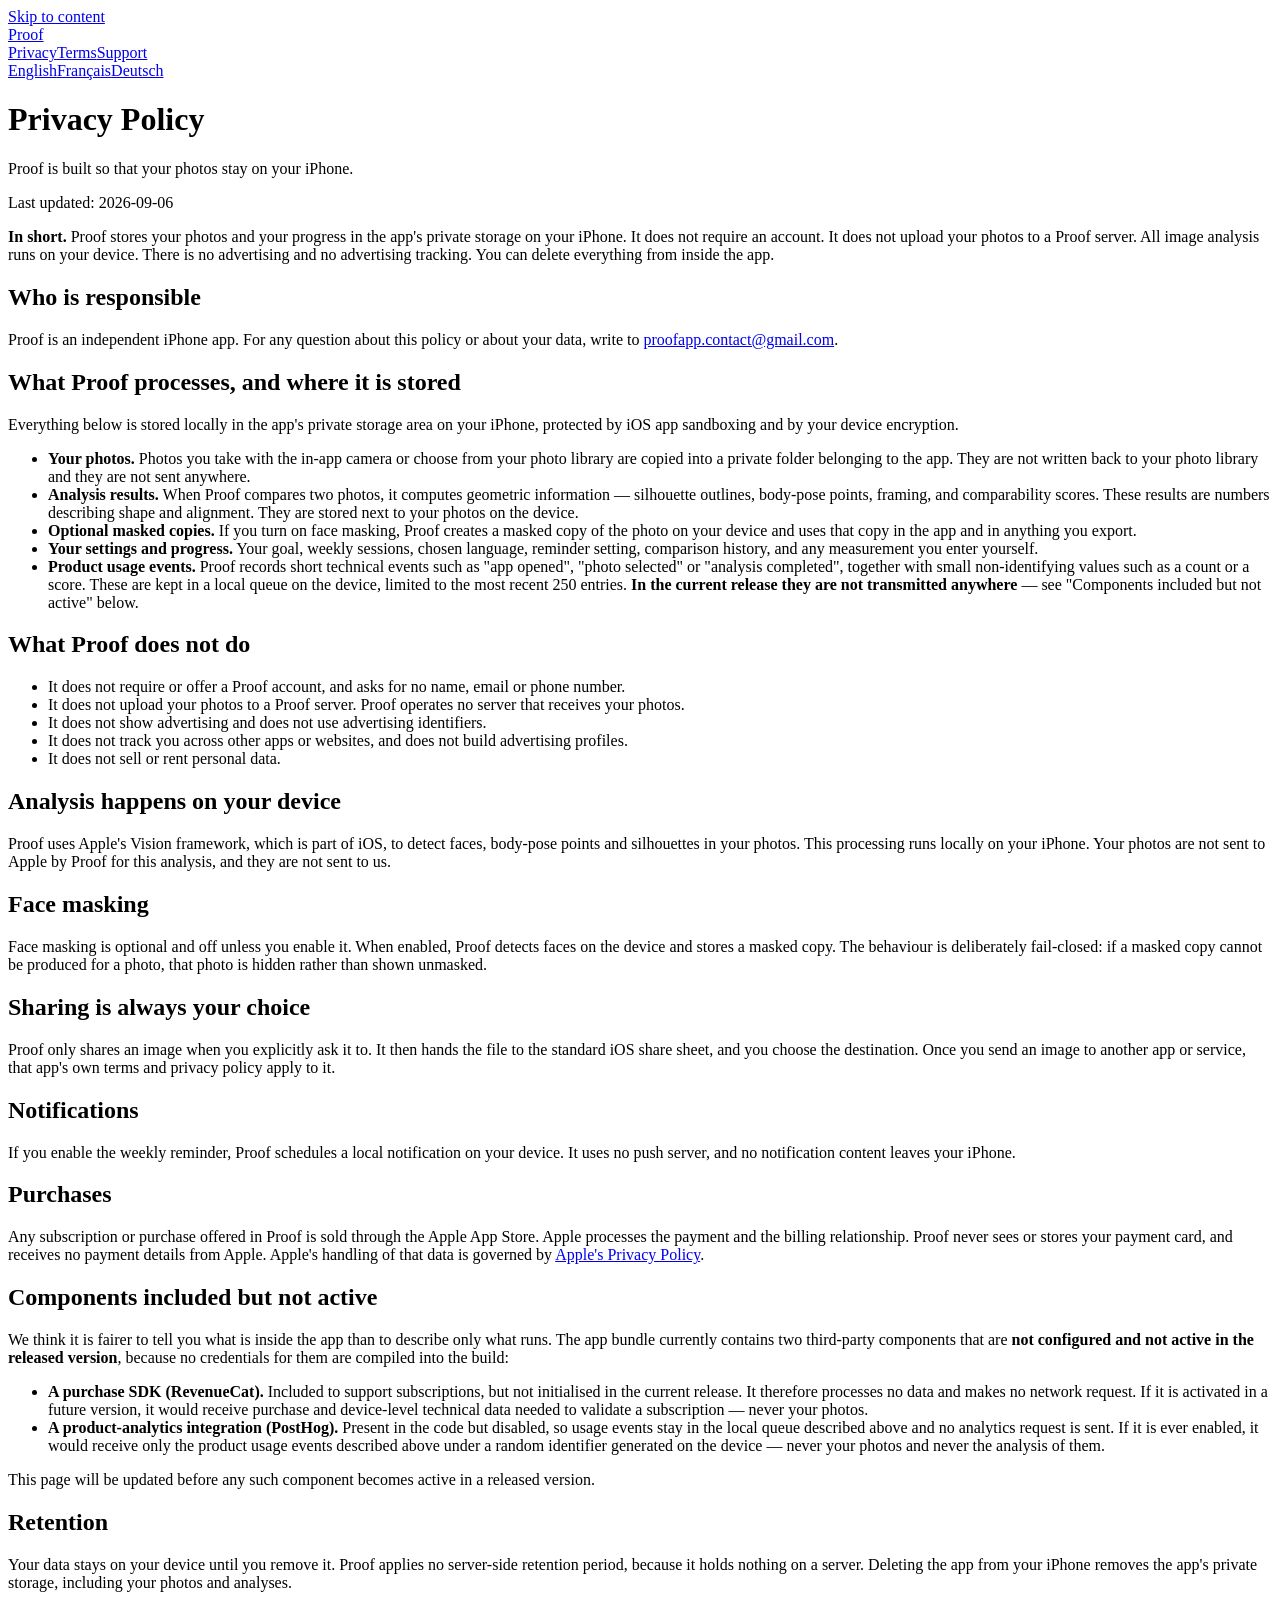
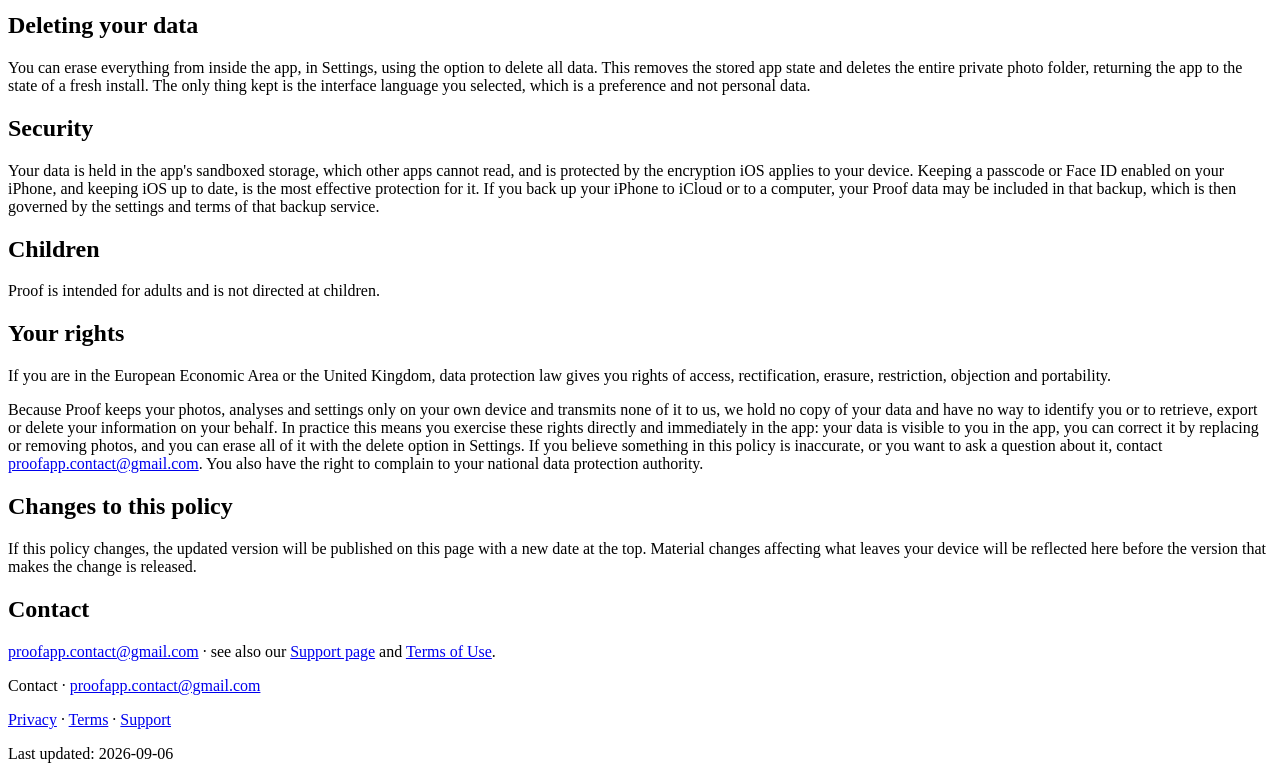
==== privacy/index.html @ bb8aff04 "Publish public legal and support pages for Proof Static privacy policy, terms of use and support pag" ====
<!doctype html>
<html lang="en">
<head>
  <meta charset="utf-8">
  <meta name="viewport" content="width=device-width,initial-scale=1">
  <title>Privacy Policy — Proof</title>
  <meta name="description" content="How Proof handles your photos and data: stored on your iPhone, analysed on device, deletable in the app.">
  <meta name="robots" content="index,follow">
  <link rel="stylesheet" href="/proof-legal/style.css">
  <link rel="alternate" hreflang="en" href="https://taxulas.github.io/proof-legal/privacy/">
  <link rel="alternate" hreflang="fr" href="https://taxulas.github.io/proof-legal/privacy/fr/">
  <link rel="alternate" hreflang="de" href="https://taxulas.github.io/proof-legal/privacy/de/">
</head>
<body>
<a class="skip" href="#content">Skip to content</a>
<header>
  <div class="wrap">
    <div class="bar">
      <a class="brand" href="/proof-legal/">Proof</a>
      <nav class="main" aria-label="Sections"><a href="/proof-legal/privacy/" aria-current="page">Privacy</a><a href="/proof-legal/terms/">Terms</a><a href="/proof-legal/support/">Support</a></nav>
    </div>
    <div class="langs"><a href="/proof-legal/privacy/" hreflang="en" lang="en" aria-current="true">English</a><a href="/proof-legal/privacy/fr/" hreflang="fr" lang="fr">Français</a><a href="/proof-legal/privacy/de/" hreflang="de" lang="de">Deutsch</a></div>
  </div>
</header>
<main id="content"><div class="wrap">

<h1>Privacy Policy</h1>
<p class="lede">Proof is built so that your photos stay on your iPhone.</p>
<p class="meta">Last updated: 2026-09-06</p>

<div class="card">
<p><strong>In short.</strong> Proof stores your photos and your progress in the app's private storage
on your iPhone. It does not require an account. It does not upload your photos to a Proof server.
All image analysis runs on your device. There is no advertising and no advertising tracking.
You can delete everything from inside the app.</p>
</div>

<h2>Who is responsible</h2>
<p>Proof is an independent iPhone app. For any question about this policy or about your data, write to
<a class="mail" href="mailto:proofapp.contact@gmail.com">proofapp.contact@gmail.com</a>.</p>

<h2>What Proof processes, and where it is stored</h2>
<p>Everything below is stored locally in the app's private storage area on your iPhone, protected by
iOS app sandboxing and by your device encryption.</p>
<ul>
  <li><strong>Your photos.</strong> Photos you take with the in-app camera or choose from your photo
  library are copied into a private folder belonging to the app. They are not written back to your
  photo library and they are not sent anywhere.</li>
  <li><strong>Analysis results.</strong> When Proof compares two photos, it computes geometric
  information — silhouette outlines, body-pose points, framing, and comparability scores. These
  results are numbers describing shape and alignment. They are stored next to your photos on the
  device.</li>
  <li><strong>Optional masked copies.</strong> If you turn on face masking, Proof creates a masked
  copy of the photo on your device and uses that copy in the app and in anything you export.</li>
  <li><strong>Your settings and progress.</strong> Your goal, weekly sessions, chosen language,
  reminder setting, comparison history, and any measurement you enter yourself.</li>
  <li><strong>Product usage events.</strong> Proof records short technical events such as "app
  opened", "photo selected" or "analysis completed", together with small non-identifying values such
  as a count or a score. These are kept in a local queue on the device, limited to the most recent
  250 entries. <strong>In the current release they are not transmitted anywhere</strong> — see
  "Components included but not active" below.</li>
</ul>

<h2>What Proof does not do</h2>
<ul>
  <li>It does not require or offer a Proof account, and asks for no name, email or phone number.</li>
  <li>It does not upload your photos to a Proof server. Proof operates no server that receives your photos.</li>
  <li>It does not show advertising and does not use advertising identifiers.</li>
  <li>It does not track you across other apps or websites, and does not build advertising profiles.</li>
  <li>It does not sell or rent personal data.</li>
</ul>

<h2>Analysis happens on your device</h2>
<p>Proof uses Apple's Vision framework, which is part of iOS, to detect faces, body-pose points and
silhouettes in your photos. This processing runs locally on your iPhone. Your photos are not sent to
Apple by Proof for this analysis, and they are not sent to us.</p>

<h2>Face masking</h2>
<p>Face masking is optional and off unless you enable it. When enabled, Proof detects faces on the
device and stores a masked copy. The behaviour is deliberately fail-closed: if a masked copy cannot
be produced for a photo, that photo is hidden rather than shown unmasked.</p>

<h2>Sharing is always your choice</h2>
<p>Proof only shares an image when you explicitly ask it to. It then hands the file to the standard
iOS share sheet, and you choose the destination. Once you send an image to another app or service,
that app's own terms and privacy policy apply to it.</p>

<h2>Notifications</h2>
<p>If you enable the weekly reminder, Proof schedules a local notification on your device. It uses no
push server, and no notification content leaves your iPhone.</p>

<h2>Purchases</h2>
<p>Any subscription or purchase offered in Proof is sold through the Apple App Store. Apple processes
the payment and the billing relationship. Proof never sees or stores your payment card, and receives
no payment details from Apple. Apple's handling of that data is governed by
<a href="https://www.apple.com/legal/privacy/" rel="noopener">Apple's Privacy Policy</a>.</p>

<h2>Components included but not active</h2>
<p>We think it is fairer to tell you what is inside the app than to describe only what runs. The app
bundle currently contains two third-party components that are <strong>not configured and not active
in the released version</strong>, because no credentials for them are compiled into the build:</p>
<ul>
  <li><strong>A purchase SDK (RevenueCat).</strong> Included to support subscriptions, but not
  initialised in the current release. It therefore processes no data and makes no network request.
  If it is activated in a future version, it would receive purchase and device-level technical data
  needed to validate a subscription — never your photos.</li>
  <li><strong>A product-analytics integration (PostHog).</strong> Present in the code but disabled,
  so usage events stay in the local queue described above and no analytics request is sent.
  If it is ever enabled, it would receive only the product usage events described above under a
  random identifier generated on the device — never your photos and never the analysis of them.</li>
</ul>
<p>This page will be updated before any such component becomes active in a released version.</p>

<h2>Retention</h2>
<p>Your data stays on your device until you remove it. Proof applies no server-side retention period,
because it holds nothing on a server. Deleting the app from your iPhone removes the app's private
storage, including your photos and analyses.</p>

<h2>Deleting your data</h2>
<p>You can erase everything from inside the app, in Settings, using the option to delete all data.
This removes the stored app state and deletes the entire private photo folder, returning the app to
the state of a fresh install. The only thing kept is the interface language you selected, which is a
preference and not personal data.</p>

<h2>Security</h2>
<p>Your data is held in the app's sandboxed storage, which other apps cannot read, and is protected
by the encryption iOS applies to your device. Keeping a passcode or Face ID enabled on your iPhone,
and keeping iOS up to date, is the most effective protection for it. If you back up your iPhone to
iCloud or to a computer, your Proof data may be included in that backup, which is then governed by
the settings and terms of that backup service.</p>

<h2>Children</h2>
<p>Proof is intended for adults and is not directed at children.</p>

<h2>Your rights</h2>
<p>If you are in the European Economic Area or the United Kingdom, data protection law gives you
rights of access, rectification, erasure, restriction, objection and portability.</p>
<p>Because Proof keeps your photos, analyses and settings only on your own device and transmits none
of it to us, we hold no copy of your data and have no way to identify you or to retrieve, export or
delete your information on your behalf. In practice this means you exercise these rights directly and
immediately in the app: your data is visible to you in the app, you can correct it by replacing or
removing photos, and you can erase all of it with the delete option in Settings. If you believe
something in this policy is inaccurate, or you want to ask a question about it, contact
<a class="mail" href="mailto:proofapp.contact@gmail.com">proofapp.contact@gmail.com</a>. You also have the right to complain to your
national data protection authority.</p>

<h2>Changes to this policy</h2>
<p>If this policy changes, the updated version will be published on this page with a new date at the
top. Material changes affecting what leaves your device will be reflected here before the version
that makes the change is released.</p>

<h2>Contact</h2>
<p><a class="mail" href="mailto:proofapp.contact@gmail.com">proofapp.contact@gmail.com</a> &middot; see also our
<a href="/proof-legal/support/">Support page</a> and <a href="/proof-legal/terms/">Terms of Use</a>.</p>
</div></main>
<footer><div class="wrap">
  <p>Contact &middot; <a href="mailto:proofapp.contact@gmail.com">proofapp.contact@gmail.com</a></p>
  <p><a href="/proof-legal/privacy/">Privacy</a> &middot; <a href="/proof-legal/terms/">Terms</a> &middot; <a href="/proof-legal/support/">Support</a></p>
  <p>Last updated: 2026-09-06</p>
</div></footer>
</body>
</html>
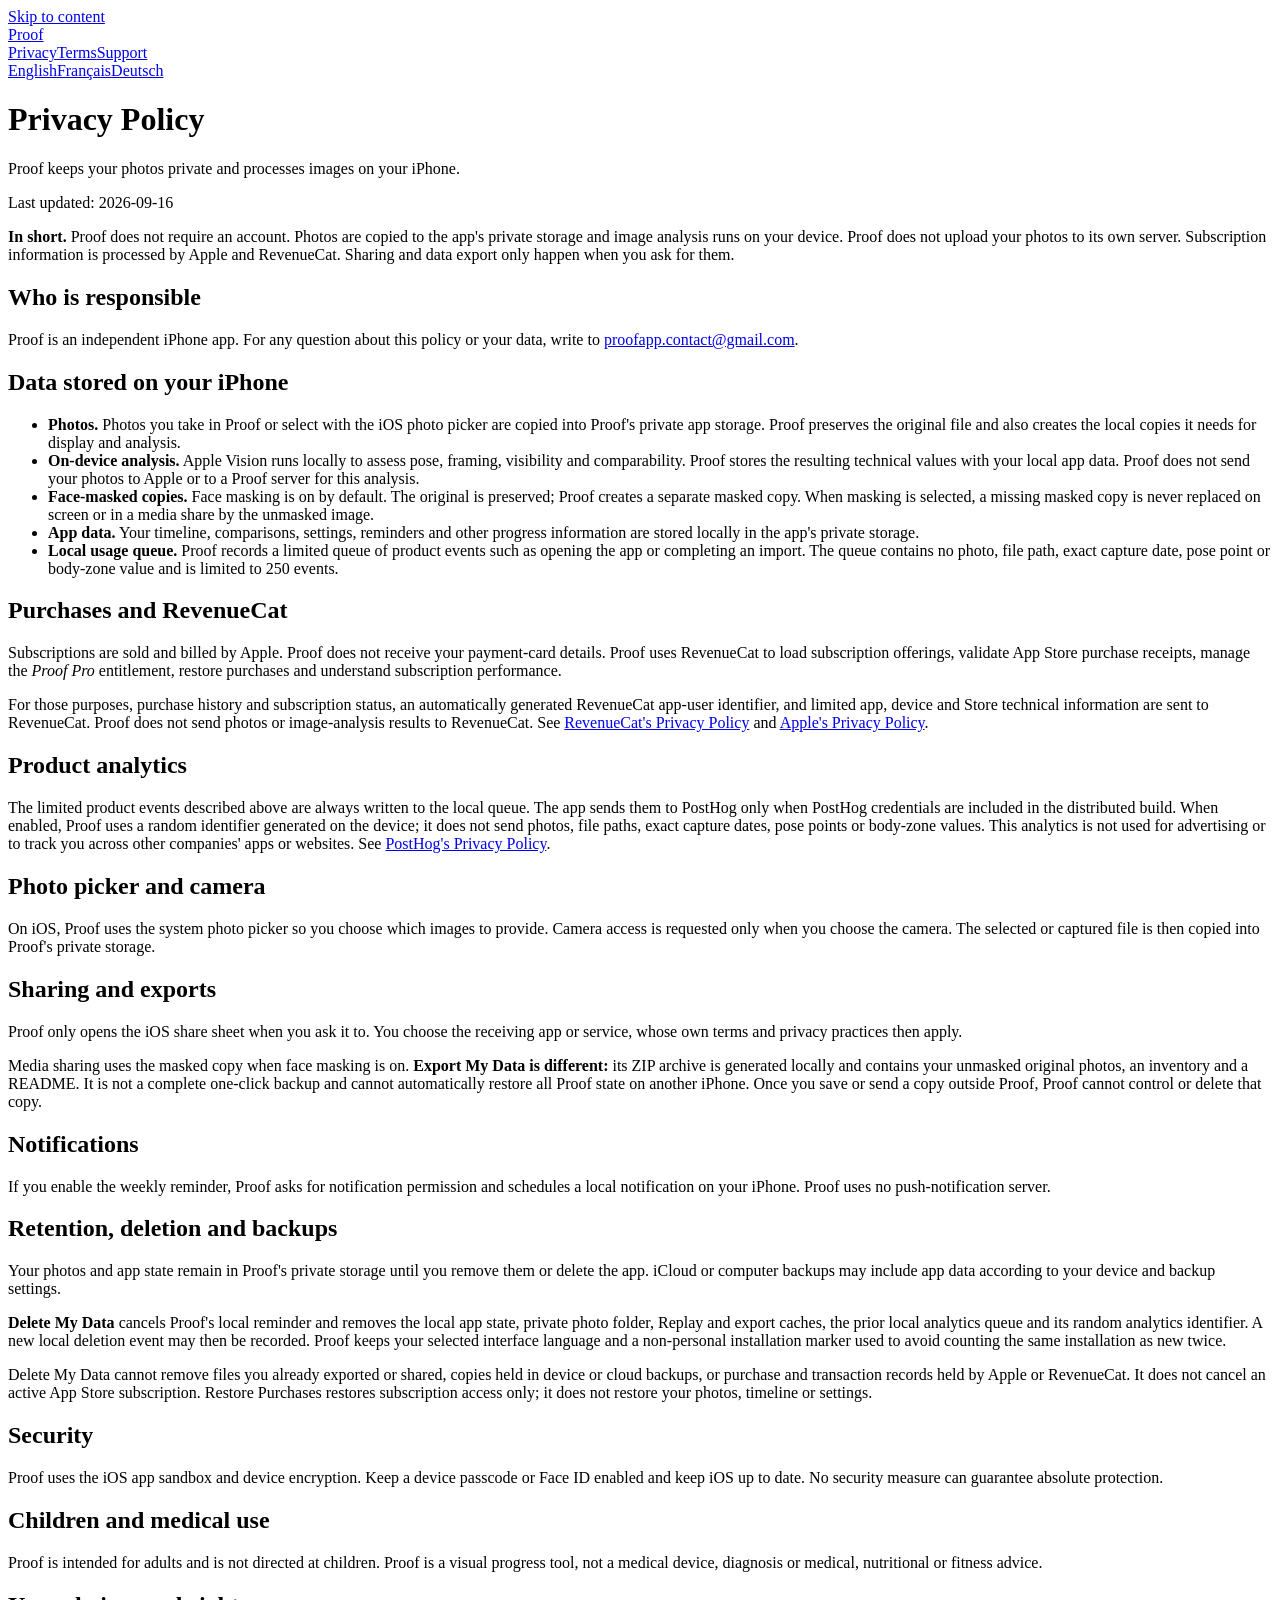
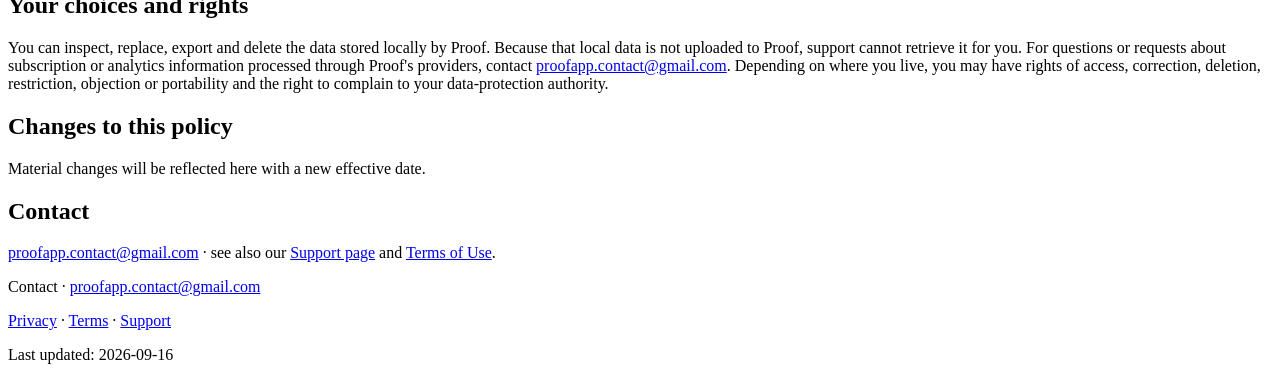
==== commit 5f46b811: "Prepare legal and App Store launch readiness" ====
--- a/privacy/index.html
+++ b/privacy/index.html
@@ -4,7 +4,7 @@
   <meta charset="utf-8">
   <meta name="viewport" content="width=device-width,initial-scale=1">
   <title>Privacy Policy — Proof</title>
-  <meta name="description" content="How Proof handles your photos and data: stored on your iPhone, analysed on device, deletable in the app.">
+  <meta name="description" content="How Proof handles photos, purchases and app data.">
   <meta name="robots" content="index,follow">
   <link rel="stylesheet" href="/proof-legal/style.css">
   <link rel="alternate" hreflang="en" href="https://taxulas.github.io/proof-legal/privacy/">
@@ -25,129 +25,105 @@
 <main id="content"><div class="wrap">
 
 <h1>Privacy Policy</h1>
-<p class="lede">Proof is built so that your photos stay on your iPhone.</p>
-<p class="meta">Last updated: 2026-09-06</p>
+<p class="lede">Proof keeps your photos private and processes images on your iPhone.</p>
+<p class="meta">Last updated: 2026-09-16</p>
 
 <div class="card">
-<p><strong>In short.</strong> Proof stores your photos and your progress in the app's private storage
-on your iPhone. It does not require an account. It does not upload your photos to a Proof server.
-All image analysis runs on your device. There is no advertising and no advertising tracking.
-You can delete everything from inside the app.</p>
+<p><strong>In short.</strong> Proof does not require an account. Photos are copied to the app's
+private storage and image analysis runs on your device. Proof does not upload your photos to its own
+server. Subscription information is processed by Apple and RevenueCat. Sharing and data export only
+happen when you ask for them.</p>
 </div>
 
 <h2>Who is responsible</h2>
-<p>Proof is an independent iPhone app. For any question about this policy or about your data, write to
+<p>Proof is an independent iPhone app. For any question about this policy or your data, write to
 <a class="mail" href="mailto:proofapp.contact@gmail.com">proofapp.contact@gmail.com</a>.</p>
 
-<h2>What Proof processes, and where it is stored</h2>
-<p>Everything below is stored locally in the app's private storage area on your iPhone, protected by
-iOS app sandboxing and by your device encryption.</p>
+<h2>Data stored on your iPhone</h2>
 <ul>
-  <li><strong>Your photos.</strong> Photos you take with the in-app camera or choose from your photo
-  library are copied into a private folder belonging to the app. They are not written back to your
-  photo library and they are not sent anywhere.</li>
-  <li><strong>Analysis results.</strong> When Proof compares two photos, it computes geometric
-  information — silhouette outlines, body-pose points, framing, and comparability scores. These
-  results are numbers describing shape and alignment. They are stored next to your photos on the
-  device.</li>
-  <li><strong>Optional masked copies.</strong> If you turn on face masking, Proof creates a masked
-  copy of the photo on your device and uses that copy in the app and in anything you export.</li>
-  <li><strong>Your settings and progress.</strong> Your goal, weekly sessions, chosen language,
-  reminder setting, comparison history, and any measurement you enter yourself.</li>
-  <li><strong>Product usage events.</strong> Proof records short technical events such as "app
-  opened", "photo selected" or "analysis completed", together with small non-identifying values such
-  as a count or a score. These are kept in a local queue on the device, limited to the most recent
-  250 entries. <strong>In the current release they are not transmitted anywhere</strong> — see
-  "Components included but not active" below.</li>
+  <li><strong>Photos.</strong> Photos you take in Proof or select with the iOS photo picker are copied
+  into Proof's private app storage. Proof preserves the original file and also creates the local
+  copies it needs for display and analysis.</li>
+  <li><strong>On-device analysis.</strong> Apple Vision runs locally to assess pose, framing,
+  visibility and comparability. Proof stores the resulting technical values with your local app
+  data. Proof does not send your photos to Apple or to a Proof server for this analysis.</li>
+  <li><strong>Face-masked copies.</strong> Face masking is on by default. The original is preserved;
+  Proof creates a separate masked copy. When masking is selected, a missing masked copy is never
+  replaced on screen or in a media share by the unmasked image.</li>
+  <li><strong>App data.</strong> Your timeline, comparisons, settings, reminders and other progress
+  information are stored locally in the app's private storage.</li>
+  <li><strong>Local usage queue.</strong> Proof records a limited queue of product events such as
+  opening the app or completing an import. The queue contains no photo, file path, exact capture
+  date, pose point or body-zone value and is limited to 250 events.</li>
 </ul>
 
-<h2>What Proof does not do</h2>
-<ul>
-  <li>It does not require or offer a Proof account, and asks for no name, email or phone number.</li>
-  <li>It does not upload your photos to a Proof server. Proof operates no server that receives your photos.</li>
-  <li>It does not show advertising and does not use advertising identifiers.</li>
-  <li>It does not track you across other apps or websites, and does not build advertising profiles.</li>
-  <li>It does not sell or rent personal data.</li>
-</ul>
+<h2>Purchases and RevenueCat</h2>
+<p>Subscriptions are sold and billed by Apple. Proof does not receive your payment-card details.
+Proof uses RevenueCat to load subscription offerings, validate App Store purchase receipts, manage
+the <em>Proof Pro</em> entitlement, restore purchases and understand subscription performance.</p>
+<p>For those purposes, purchase history and subscription status, an automatically generated
+RevenueCat app-user identifier, and limited app, device and Store technical information are sent to
+RevenueCat. Proof does not send photos or image-analysis results to RevenueCat. See
+<a href="https://www.revenuecat.com/privacy" rel="noopener">RevenueCat's Privacy Policy</a> and
+<a href="https://www.apple.com/legal/privacy/" rel="noopener">Apple's Privacy Policy</a>.</p>
 
-<h2>Analysis happens on your device</h2>
-<p>Proof uses Apple's Vision framework, which is part of iOS, to detect faces, body-pose points and
-silhouettes in your photos. This processing runs locally on your iPhone. Your photos are not sent to
-Apple by Proof for this analysis, and they are not sent to us.</p>
+<h2>Product analytics</h2>
+<p>The limited product events described above are always written to the local queue. The app sends
+them to PostHog only when PostHog credentials are included in the distributed build. When enabled,
+Proof uses a random identifier generated on the device; it does not send photos, file paths, exact
+capture dates, pose points or body-zone values. This analytics is not used for advertising or to
+track you across other companies' apps or websites. See
+<a href="https://posthog.com/privacy" rel="noopener">PostHog's Privacy Policy</a>.</p>
 
-<h2>Face masking</h2>
-<p>Face masking is optional and off unless you enable it. When enabled, Proof detects faces on the
-device and stores a masked copy. The behaviour is deliberately fail-closed: if a masked copy cannot
-be produced for a photo, that photo is hidden rather than shown unmasked.</p>
+<h2>Photo picker and camera</h2>
+<p>On iOS, Proof uses the system photo picker so you choose which images to provide. Camera access is
+requested only when you choose the camera. The selected or captured file is then copied into Proof's
+private storage.</p>
 
-<h2>Sharing is always your choice</h2>
-<p>Proof only shares an image when you explicitly ask it to. It then hands the file to the standard
-iOS share sheet, and you choose the destination. Once you send an image to another app or service,
-that app's own terms and privacy policy apply to it.</p>
+<h2>Sharing and exports</h2>
+<p>Proof only opens the iOS share sheet when you ask it to. You choose the receiving app or service,
+whose own terms and privacy practices then apply.</p>
+<p>Media sharing uses the masked copy when face masking is on. <strong>Export My Data is
+different:</strong> its ZIP archive is generated locally and contains your unmasked original photos,
+an inventory and a README. It is not a complete one-click backup and cannot automatically restore
+all Proof state on another iPhone. Once you save or send a copy outside Proof, Proof cannot control
+or delete that copy.</p>
 
 <h2>Notifications</h2>
-<p>If you enable the weekly reminder, Proof schedules a local notification on your device. It uses no
-push server, and no notification content leaves your iPhone.</p>
+<p>If you enable the weekly reminder, Proof asks for notification permission and schedules a local
+notification on your iPhone. Proof uses no push-notification server.</p>
 
-<h2>Purchases</h2>
-<p>Any subscription or purchase offered in Proof is sold through the Apple App Store. Apple processes
-the payment and the billing relationship. Proof never sees or stores your payment card, and receives
-no payment details from Apple. Apple's handling of that data is governed by
-<a href="https://www.apple.com/legal/privacy/" rel="noopener">Apple's Privacy Policy</a>.</p>
-
-<h2>Components included but not active</h2>
-<p>We think it is fairer to tell you what is inside the app than to describe only what runs. The app
-bundle currently contains two third-party components that are <strong>not configured and not active
-in the released version</strong>, because no credentials for them are compiled into the build:</p>
-<ul>
-  <li><strong>A purchase SDK (RevenueCat).</strong> Included to support subscriptions, but not
-  initialised in the current release. It therefore processes no data and makes no network request.
-  If it is activated in a future version, it would receive purchase and device-level technical data
-  needed to validate a subscription — never your photos.</li>
-  <li><strong>A product-analytics integration (PostHog).</strong> Present in the code but disabled,
-  so usage events stay in the local queue described above and no analytics request is sent.
-  If it is ever enabled, it would receive only the product usage events described above under a
-  random identifier generated on the device — never your photos and never the analysis of them.</li>
-</ul>
-<p>This page will be updated before any such component becomes active in a released version.</p>
-
-<h2>Retention</h2>
-<p>Your data stays on your device until you remove it. Proof applies no server-side retention period,
-because it holds nothing on a server. Deleting the app from your iPhone removes the app's private
-storage, including your photos and analyses.</p>
-
-<h2>Deleting your data</h2>
-<p>You can erase everything from inside the app, in Settings, using the option to delete all data.
-This removes the stored app state and deletes the entire private photo folder, returning the app to
-the state of a fresh install. The only thing kept is the interface language you selected, which is a
-preference and not personal data.</p>
+<h2>Retention, deletion and backups</h2>
+<p>Your photos and app state remain in Proof's private storage until you remove them or delete the
+app. iCloud or computer backups may include app data according to your device and backup settings.</p>
+<p><strong>Delete My Data</strong> cancels Proof's local reminder and removes the local app state,
+private photo folder, Replay and export caches, the prior local analytics queue and its random
+analytics identifier. A new local deletion event may then be recorded. Proof keeps your selected
+interface language and a non-personal installation marker used to avoid counting the same
+installation as new twice.</p>
+<p>Delete My Data cannot remove files you already exported or shared, copies held in device or cloud
+backups, or purchase and transaction records held by Apple or RevenueCat. It does not cancel an
+active App Store subscription. Restore Purchases restores subscription access only; it does not
+restore your photos, timeline or settings.</p>
 
 <h2>Security</h2>
-<p>Your data is held in the app's sandboxed storage, which other apps cannot read, and is protected
-by the encryption iOS applies to your device. Keeping a passcode or Face ID enabled on your iPhone,
-and keeping iOS up to date, is the most effective protection for it. If you back up your iPhone to
-iCloud or to a computer, your Proof data may be included in that backup, which is then governed by
-the settings and terms of that backup service.</p>
+<p>Proof uses the iOS app sandbox and device encryption. Keep a device passcode or Face ID enabled
+and keep iOS up to date. No security measure can guarantee absolute protection.</p>
 
-<h2>Children</h2>
-<p>Proof is intended for adults and is not directed at children.</p>
+<h2>Children and medical use</h2>
+<p>Proof is intended for adults and is not directed at children. Proof is a visual progress tool, not
+a medical device, diagnosis or medical, nutritional or fitness advice.</p>
 
-<h2>Your rights</h2>
-<p>If you are in the European Economic Area or the United Kingdom, data protection law gives you
-rights of access, rectification, erasure, restriction, objection and portability.</p>
-<p>Because Proof keeps your photos, analyses and settings only on your own device and transmits none
-of it to us, we hold no copy of your data and have no way to identify you or to retrieve, export or
-delete your information on your behalf. In practice this means you exercise these rights directly and
-immediately in the app: your data is visible to you in the app, you can correct it by replacing or
-removing photos, and you can erase all of it with the delete option in Settings. If you believe
-something in this policy is inaccurate, or you want to ask a question about it, contact
-<a class="mail" href="mailto:proofapp.contact@gmail.com">proofapp.contact@gmail.com</a>. You also have the right to complain to your
-national data protection authority.</p>
+<h2>Your choices and rights</h2>
+<p>You can inspect, replace, export and delete the data stored locally by Proof. Because that local
+data is not uploaded to Proof, support cannot retrieve it for you. For questions or requests about
+subscription or analytics information processed through Proof's providers, contact
+<a class="mail" href="mailto:proofapp.contact@gmail.com">proofapp.contact@gmail.com</a>. Depending on
+where you live, you may have rights of access, correction, deletion, restriction, objection or
+portability and the right to complain to your data-protection authority.</p>
 
 <h2>Changes to this policy</h2>
-<p>If this policy changes, the updated version will be published on this page with a new date at the
-top. Material changes affecting what leaves your device will be reflected here before the version
-that makes the change is released.</p>
+<p>Material changes will be reflected here with a new effective date.</p>
 
 <h2>Contact</h2>
 <p><a class="mail" href="mailto:proofapp.contact@gmail.com">proofapp.contact@gmail.com</a> &middot; see also our
@@ -156,7 +132,7 @@
 <footer><div class="wrap">
   <p>Contact &middot; <a href="mailto:proofapp.contact@gmail.com">proofapp.contact@gmail.com</a></p>
   <p><a href="/proof-legal/privacy/">Privacy</a> &middot; <a href="/proof-legal/terms/">Terms</a> &middot; <a href="/proof-legal/support/">Support</a></p>
-  <p>Last updated: 2026-09-06</p>
+  <p>Last updated: 2026-09-16</p>
 </div></footer>
 </body>
 </html>
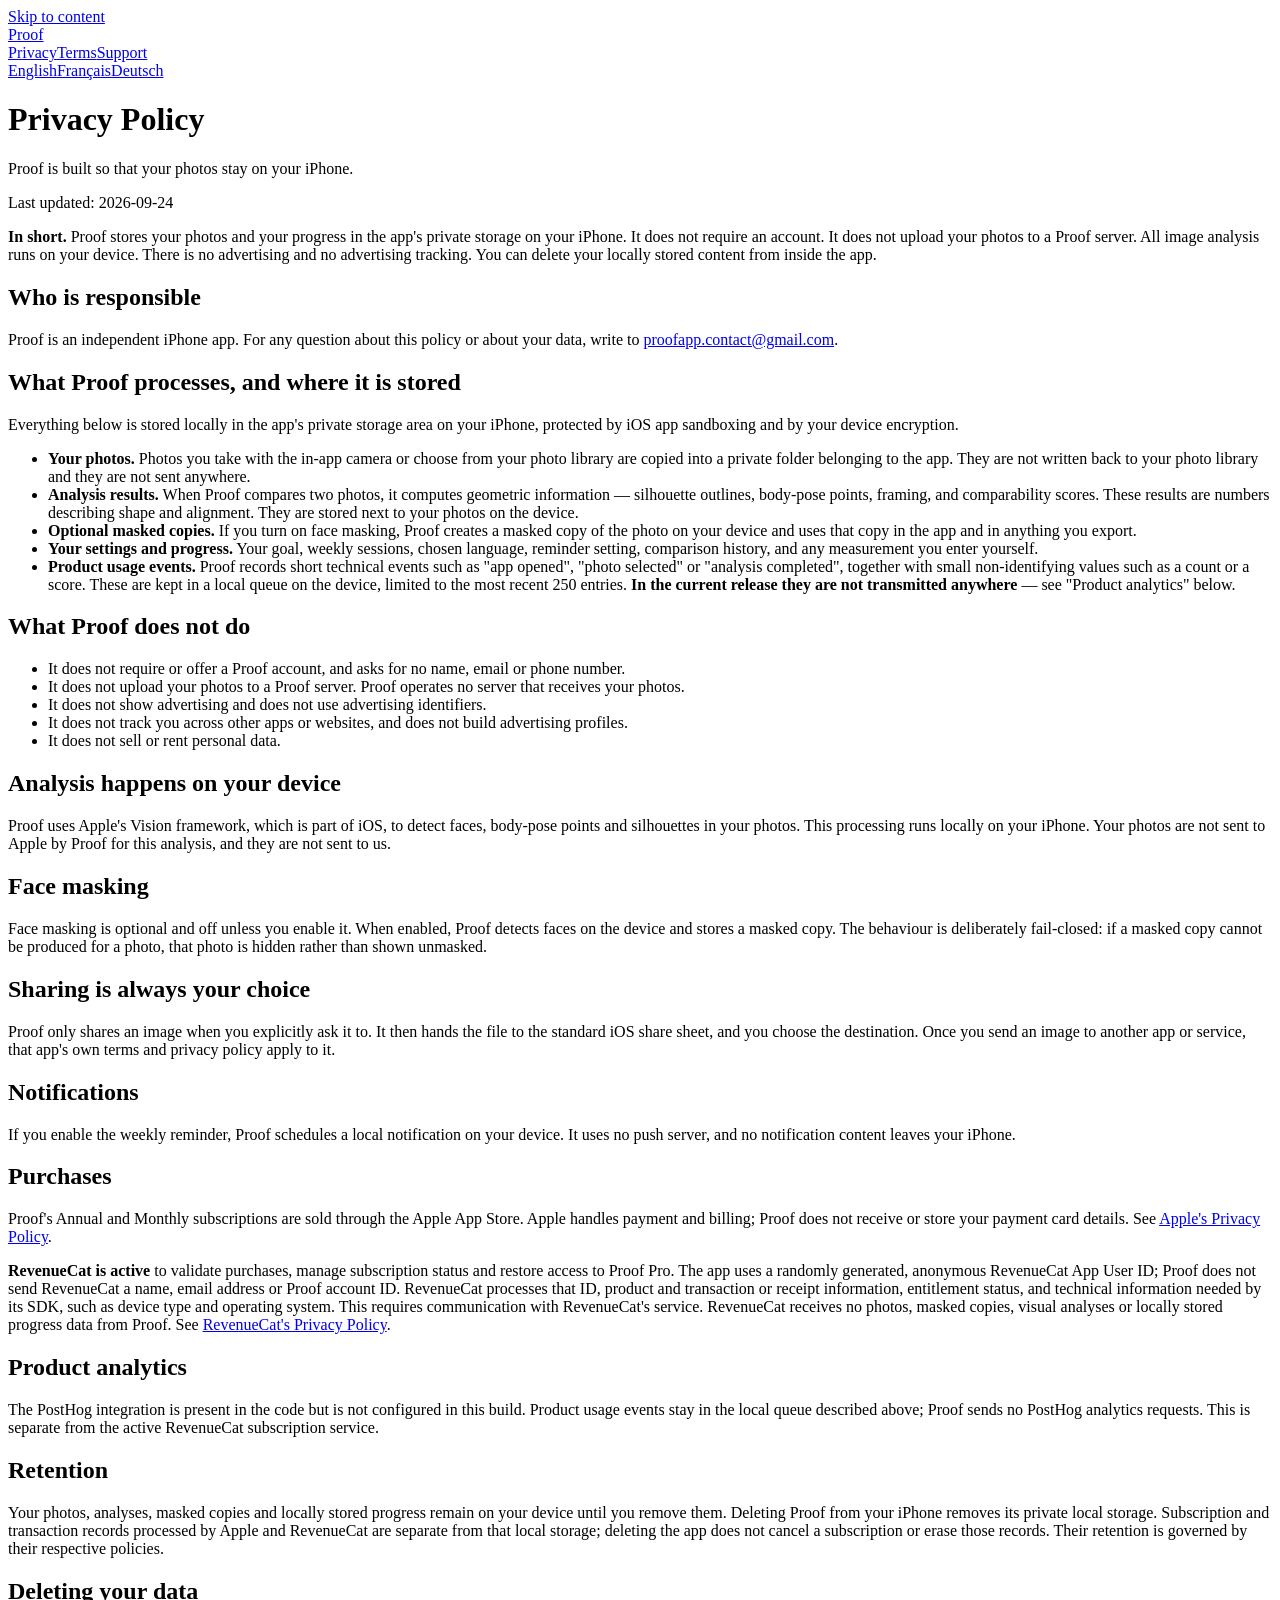
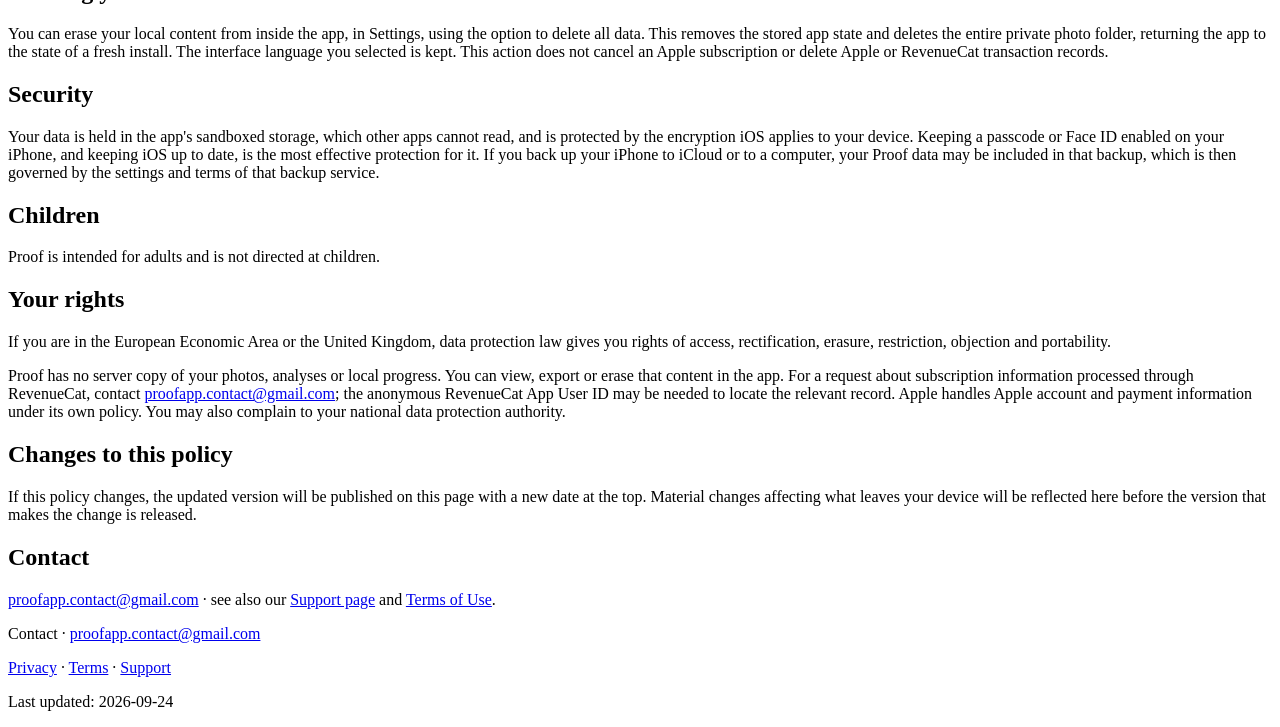
==== commit 077115a9: "Correct Build 14 privacy disclosures across EN FR DE" ====
--- a/privacy/index.html
+++ b/privacy/index.html
@@ -4,7 +4,7 @@
   <meta charset="utf-8">
   <meta name="viewport" content="width=device-width,initial-scale=1">
   <title>Privacy Policy — Proof</title>
-  <meta name="description" content="How Proof handles photos, purchases and app data.">
+  <meta name="description" content="How Proof handles your photos and data: stored on your iPhone, analysed on device, deletable in the app.">
   <meta name="robots" content="index,follow">
   <link rel="stylesheet" href="/proof-legal/style.css">
   <link rel="alternate" hreflang="en" href="https://taxulas.github.io/proof-legal/privacy/">
@@ -25,105 +25,125 @@
 <main id="content"><div class="wrap">
 
 <h1>Privacy Policy</h1>
-<p class="lede">Proof keeps your photos private and processes images on your iPhone.</p>
-<p class="meta">Last updated: 2026-09-16</p>
+<p class="lede">Proof is built so that your photos stay on your iPhone.</p>
+<p class="meta">Last updated: 2026-09-24</p>
 
 <div class="card">
-<p><strong>In short.</strong> Proof does not require an account. Photos are copied to the app's
-private storage and image analysis runs on your device. Proof does not upload your photos to its own
-server. Subscription information is processed by Apple and RevenueCat. Sharing and data export only
-happen when you ask for them.</p>
+<p><strong>In short.</strong> Proof stores your photos and your progress in the app's private storage
+on your iPhone. It does not require an account. It does not upload your photos to a Proof server.
+All image analysis runs on your device. There is no advertising and no advertising tracking.
+You can delete your locally stored content from inside the app.</p>
 </div>
 
 <h2>Who is responsible</h2>
-<p>Proof is an independent iPhone app. For any question about this policy or your data, write to
+<p>Proof is an independent iPhone app. For any question about this policy or about your data, write to
 <a class="mail" href="mailto:proofapp.contact@gmail.com">proofapp.contact@gmail.com</a>.</p>
 
-<h2>Data stored on your iPhone</h2>
+<h2>What Proof processes, and where it is stored</h2>
+<p>Everything below is stored locally in the app's private storage area on your iPhone, protected by
+iOS app sandboxing and by your device encryption.</p>
 <ul>
-  <li><strong>Photos.</strong> Photos you take in Proof or select with the iOS photo picker are copied
-  into Proof's private app storage. Proof preserves the original file and also creates the local
-  copies it needs for display and analysis.</li>
-  <li><strong>On-device analysis.</strong> Apple Vision runs locally to assess pose, framing,
-  visibility and comparability. Proof stores the resulting technical values with your local app
-  data. Proof does not send your photos to Apple or to a Proof server for this analysis.</li>
-  <li><strong>Face-masked copies.</strong> Face masking is on by default. The original is preserved;
-  Proof creates a separate masked copy. When masking is selected, a missing masked copy is never
-  replaced on screen or in a media share by the unmasked image.</li>
-  <li><strong>App data.</strong> Your timeline, comparisons, settings, reminders and other progress
-  information are stored locally in the app's private storage.</li>
-  <li><strong>Local usage queue.</strong> Proof records a limited queue of product events such as
-  opening the app or completing an import. The queue contains no photo, file path, exact capture
-  date, pose point or body-zone value and is limited to 250 events.</li>
+  <li><strong>Your photos.</strong> Photos you take with the in-app camera or choose from your photo
+  library are copied into a private folder belonging to the app. They are not written back to your
+  photo library and they are not sent anywhere.</li>
+  <li><strong>Analysis results.</strong> When Proof compares two photos, it computes geometric
+  information — silhouette outlines, body-pose points, framing, and comparability scores. These
+  results are numbers describing shape and alignment. They are stored next to your photos on the
+  device.</li>
+  <li><strong>Optional masked copies.</strong> If you turn on face masking, Proof creates a masked
+  copy of the photo on your device and uses that copy in the app and in anything you export.</li>
+  <li><strong>Your settings and progress.</strong> Your goal, weekly sessions, chosen language,
+  reminder setting, comparison history, and any measurement you enter yourself.</li>
+  <li><strong>Product usage events.</strong> Proof records short technical events such as "app
+  opened", "photo selected" or "analysis completed", together with small non-identifying values such
+  as a count or a score. These are kept in a local queue on the device, limited to the most recent
+  250 entries. <strong>In the current release they are not transmitted anywhere</strong> — see
+  "Product analytics" below.</li>
 </ul>
 
-<h2>Purchases and RevenueCat</h2>
-<p>Subscriptions are sold and billed by Apple. Proof does not receive your payment-card details.
-Proof uses RevenueCat to load subscription offerings, validate App Store purchase receipts, manage
-the <em>Proof Pro</em> entitlement, restore purchases and understand subscription performance.</p>
-<p>For those purposes, purchase history and subscription status, an automatically generated
-RevenueCat app-user identifier, and limited app, device and Store technical information are sent to
-RevenueCat. Proof does not send photos or image-analysis results to RevenueCat. See
-<a href="https://www.revenuecat.com/privacy" rel="noopener">RevenueCat's Privacy Policy</a> and
+<h2>What Proof does not do</h2>
+<ul>
+  <li>It does not require or offer a Proof account, and asks for no name, email or phone number.</li>
+  <li>It does not upload your photos to a Proof server. Proof operates no server that receives your photos.</li>
+  <li>It does not show advertising and does not use advertising identifiers.</li>
+  <li>It does not track you across other apps or websites, and does not build advertising profiles.</li>
+  <li>It does not sell or rent personal data.</li>
+</ul>
+
+<h2>Analysis happens on your device</h2>
+<p>Proof uses Apple's Vision framework, which is part of iOS, to detect faces, body-pose points and
+silhouettes in your photos. This processing runs locally on your iPhone. Your photos are not sent to
+Apple by Proof for this analysis, and they are not sent to us.</p>
+
+<h2>Face masking</h2>
+<p>Face masking is optional and off unless you enable it. When enabled, Proof detects faces on the
+device and stores a masked copy. The behaviour is deliberately fail-closed: if a masked copy cannot
+be produced for a photo, that photo is hidden rather than shown unmasked.</p>
+
+<h2>Sharing is always your choice</h2>
+<p>Proof only shares an image when you explicitly ask it to. It then hands the file to the standard
+iOS share sheet, and you choose the destination. Once you send an image to another app or service,
+that app's own terms and privacy policy apply to it.</p>
+
+<h2>Notifications</h2>
+<p>If you enable the weekly reminder, Proof schedules a local notification on your device. It uses no
+push server, and no notification content leaves your iPhone.</p>
+
+<h2>Purchases</h2>
+<p>Proof's Annual and Monthly subscriptions are sold through the Apple App Store. Apple handles
+payment and billing; Proof does not receive or store your payment card details. See
 <a href="https://www.apple.com/legal/privacy/" rel="noopener">Apple's Privacy Policy</a>.</p>
+<p><strong>RevenueCat is active</strong> to validate purchases, manage subscription status and
+restore access to Proof Pro. The app uses a randomly generated, anonymous RevenueCat App User ID;
+Proof does not send RevenueCat a name, email address or Proof account ID. RevenueCat processes that
+ID, product and transaction or receipt information, entitlement status, and technical information
+needed by its SDK, such as device type and operating system. This requires communication with
+RevenueCat's service. RevenueCat receives no photos, masked copies, visual analyses or locally
+stored progress data from Proof. See <a href="https://www.revenuecat.com/privacy-policy/"
+rel="noopener">RevenueCat's Privacy Policy</a>.</p>
 
 <h2>Product analytics</h2>
-<p>The limited product events described above are always written to the local queue. The app sends
-them to PostHog only when PostHog credentials are included in the distributed build. When enabled,
-Proof uses a random identifier generated on the device; it does not send photos, file paths, exact
-capture dates, pose points or body-zone values. This analytics is not used for advertising or to
-track you across other companies' apps or websites. See
-<a href="https://posthog.com/privacy" rel="noopener">PostHog's Privacy Policy</a>.</p>
+<p>The PostHog integration is present in the code but is not configured in this build. Product usage
+events stay in the local queue described above; Proof sends no PostHog analytics requests. This is
+separate from the active RevenueCat subscription service.</p>
 
-<h2>Photo picker and camera</h2>
-<p>On iOS, Proof uses the system photo picker so you choose which images to provide. Camera access is
-requested only when you choose the camera. The selected or captured file is then copied into Proof's
-private storage.</p>
+<h2>Retention</h2>
+<p>Your photos, analyses, masked copies and locally stored progress remain on your device until you
+remove them. Deleting Proof from your iPhone removes its private local storage. Subscription and
+transaction records processed by Apple and RevenueCat are separate from that local storage; deleting
+the app does not cancel a subscription or erase those records. Their retention is governed by their
+respective policies.</p>
 
-<h2>Sharing and exports</h2>
-<p>Proof only opens the iOS share sheet when you ask it to. You choose the receiving app or service,
-whose own terms and privacy practices then apply.</p>
-<p>Media sharing uses the masked copy when face masking is on. <strong>Export My Data is
-different:</strong> its ZIP archive is generated locally and contains your unmasked original photos,
-an inventory and a README. It is not a complete one-click backup and cannot automatically restore
-all Proof state on another iPhone. Once you save or send a copy outside Proof, Proof cannot control
-or delete that copy.</p>
-
-<h2>Notifications</h2>
-<p>If you enable the weekly reminder, Proof asks for notification permission and schedules a local
-notification on your iPhone. Proof uses no push-notification server.</p>
-
-<h2>Retention, deletion and backups</h2>
-<p>Your photos and app state remain in Proof's private storage until you remove them or delete the
-app. iCloud or computer backups may include app data according to your device and backup settings.</p>
-<p><strong>Delete My Data</strong> cancels Proof's local reminder and removes the local app state,
-private photo folder, Replay and export caches, the prior local analytics queue and its random
-analytics identifier. A new local deletion event may then be recorded. Proof keeps your selected
-interface language and a non-personal installation marker used to avoid counting the same
-installation as new twice.</p>
-<p>Delete My Data cannot remove files you already exported or shared, copies held in device or cloud
-backups, or purchase and transaction records held by Apple or RevenueCat. It does not cancel an
-active App Store subscription. Restore Purchases restores subscription access only; it does not
-restore your photos, timeline or settings.</p>
+<h2>Deleting your data</h2>
+<p>You can erase your local content from inside the app, in Settings, using the option to delete all
+data. This removes the stored app state and deletes the entire private photo folder, returning the
+app to the state of a fresh install. The interface language you selected is kept. This action does
+not cancel an Apple subscription or delete Apple or RevenueCat transaction records.</p>
 
 <h2>Security</h2>
-<p>Proof uses the iOS app sandbox and device encryption. Keep a device passcode or Face ID enabled
-and keep iOS up to date. No security measure can guarantee absolute protection.</p>
+<p>Your data is held in the app's sandboxed storage, which other apps cannot read, and is protected
+by the encryption iOS applies to your device. Keeping a passcode or Face ID enabled on your iPhone,
+and keeping iOS up to date, is the most effective protection for it. If you back up your iPhone to
+iCloud or to a computer, your Proof data may be included in that backup, which is then governed by
+the settings and terms of that backup service.</p>
 
-<h2>Children and medical use</h2>
-<p>Proof is intended for adults and is not directed at children. Proof is a visual progress tool, not
-a medical device, diagnosis or medical, nutritional or fitness advice.</p>
+<h2>Children</h2>
+<p>Proof is intended for adults and is not directed at children.</p>
 
-<h2>Your choices and rights</h2>
-<p>You can inspect, replace, export and delete the data stored locally by Proof. Because that local
-data is not uploaded to Proof, support cannot retrieve it for you. For questions or requests about
-subscription or analytics information processed through Proof's providers, contact
-<a class="mail" href="mailto:proofapp.contact@gmail.com">proofapp.contact@gmail.com</a>. Depending on
-where you live, you may have rights of access, correction, deletion, restriction, objection or
-portability and the right to complain to your data-protection authority.</p>
+<h2>Your rights</h2>
+<p>If you are in the European Economic Area or the United Kingdom, data protection law gives you
+rights of access, rectification, erasure, restriction, objection and portability.</p>
+<p>Proof has no server copy of your photos, analyses or local progress. You can view, export or erase
+that content in the app. For a request about subscription information processed through RevenueCat,
+contact <a class="mail" href="mailto:proofapp.contact@gmail.com">proofapp.contact@gmail.com</a>;
+the anonymous RevenueCat App User ID may be needed to locate the relevant record. Apple handles
+Apple account and payment information under its own policy. You may also complain to your national
+data protection authority.</p>
 
 <h2>Changes to this policy</h2>
-<p>Material changes will be reflected here with a new effective date.</p>
+<p>If this policy changes, the updated version will be published on this page with a new date at the
+top. Material changes affecting what leaves your device will be reflected here before the version
+that makes the change is released.</p>
 
 <h2>Contact</h2>
 <p><a class="mail" href="mailto:proofapp.contact@gmail.com">proofapp.contact@gmail.com</a> &middot; see also our
@@ -132,7 +152,7 @@
 <footer><div class="wrap">
   <p>Contact &middot; <a href="mailto:proofapp.contact@gmail.com">proofapp.contact@gmail.com</a></p>
   <p><a href="/proof-legal/privacy/">Privacy</a> &middot; <a href="/proof-legal/terms/">Terms</a> &middot; <a href="/proof-legal/support/">Support</a></p>
-  <p>Last updated: 2026-09-16</p>
+  <p>Last updated: 2026-09-24</p>
 </div></footer>
 </body>
 </html>
